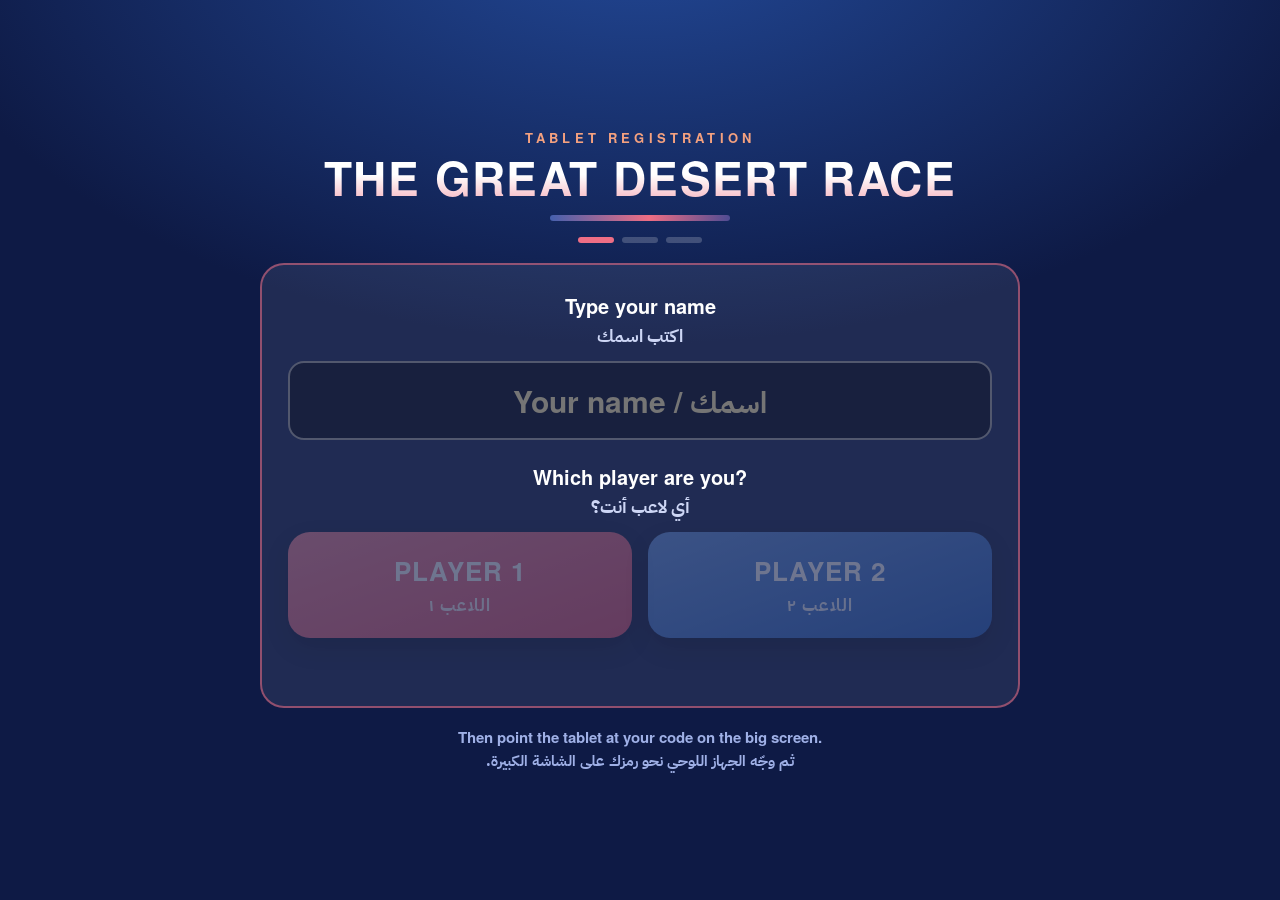
==== tablet/index.html @ 7caa1c1a "Tablet kiosk registration page (/tablet/): name + player, camera scan of the LED QR, thank-you, auto" ====
<!DOCTYPE html>
<html lang="en">
<head>
<meta charset="utf-8">
<meta name="viewport" content="width=device-width, initial-scale=1, maximum-scale=1, user-scalable=no, viewport-fit=cover">
<title>The Great Desert Race - Registration</title>
<meta name="robots" content="noindex">
<meta name="theme-color" content="#0E1A45">
<meta name="mobile-web-app-capable" content="yes">
<meta name="apple-mobile-web-app-capable" content="yes">
<meta name="apple-mobile-web-app-status-bar-style" content="black-translucent">
<link rel="manifest" href="manifest.webmanifest">
<link rel="icon" href="icon-192.png">
<link rel="apple-touch-icon" href="icon-192.png">
<link rel="stylesheet" href="../assets/style.css">
<style>
  /* kiosk: no zoom, no pull-to-refresh, no text selection, no long-press menus */
  html, body { height: 100%; overflow: hidden; overscroll-behavior: none; }
  body { touch-action: manipulation; -webkit-user-select: none; user-select: none; -webkit-tap-highlight-color: transparent;
         -webkit-touch-callout: none; }
  input { -webkit-user-select: text; user-select: text; }

  .screen { position: fixed; inset: 0; display: none; flex-direction: column; align-items: center; justify-content: center;
            padding: max(18px, env(safe-area-inset-top)) 24px max(18px, env(safe-area-inset-bottom)); opacity: 0; transition: opacity .25s; }
  .screen.on { display: flex; }
  .screen.show { opacity: 1; }
  .wrap { width: 100%; max-width: 760px; }

  .brand { font-size: 13px; letter-spacing: .32em; color: var(--peach); margin: 0 0 6px; }
  .title { font-size: clamp(28px, 4.6vw, 46px); margin: 0; letter-spacing: .03em; line-height: 1.05;
           background: linear-gradient(180deg, #fff 45%, #f7b9c4); -webkit-background-clip: text; background-clip: text; color: transparent; }
  .band { height: 6px; border-radius: 3px; margin: 14px auto 0; width: 180px; background: linear-gradient(90deg, #4560AD, #EE6D83 55%, #4F4C93); }

  .steps { display: flex; gap: 8px; justify-content: center; margin: 16px 0 0; }
  .steps i { width: 36px; height: 6px; border-radius: 3px; background: rgba(255,255,255,.2); }
  .steps i.on { background: var(--coral); }

  .card { padding: 26px 26px 28px; }
  .q { font-size: 20px; margin: 0 0 12px; }
  .q .ar { display: block; font-size: 18px; color: #cdd6f5; margin-top: 2px; }
  input[type=text] { font-size: 30px; padding: 16px 18px; }
  .players { display: grid; grid-template-columns: 1fr 1fr; gap: 16px; margin-top: 10px; }
  .pbtn { display: flex; flex-direction: column; align-items: center; gap: 4px; padding: 20px 10px; border-radius: 22px;
          font-size: 26px; letter-spacing: .04em; box-shadow: 0 10px 26px rgba(0,0,0,.3); transition: transform .12s, opacity .2s; }
  .pbtn small { font-size: 17px; font-weight: 700; opacity: .9; }
  .pbtn:active { transform: scale(.97); }
  .pbtn.p1 { background: linear-gradient(160deg, #F28B9C, #E35A75); }
  .pbtn.p2 { background: linear-gradient(160deg, #6E9CE3, #2F67C0); }
  .pbtn:disabled { opacity: .35; }
  .hint { color: #9fb0e6; font-size: 15px; font-weight: 400; margin: 18px 0 0; line-height: 1.5; }
  .msg { min-height: 1.4em; }

  /* scan screen */
  #scan .wrap { max-width: 980px; display: flex; flex-direction: column; align-items: center; height: 100%; }
  .scanhead { font-size: clamp(20px, 3vw, 28px); margin: 0; line-height: 1.25; }
  .scanhead b { color: var(--peach); }
  .scanhead .ar { display: block; font-size: .78em; color: #cdd6f5; margin-top: 4px; }
  .viewer { position: relative; flex: 1 1 auto; width: 100%; min-height: 200px; margin: 16px 0; border-radius: 26px; overflow: hidden;
            background: #000; border: 2px solid rgba(238,110,133,.55); box-shadow: 0 14px 40px rgba(0,0,0,.45); }
  .viewer video { position: absolute; inset: 0; width: 100%; height: 100%; object-fit: cover; }
  .frame { position: absolute; left: 50%; top: 50%; width: min(62%, 62vh); aspect-ratio: 1; transform: translate(-50%, -50%);
           box-shadow: 0 0 0 9999px rgba(14,26,69,.45); border-radius: 18px; }
  .frame span { position: absolute; width: 46px; height: 46px; border: 6px solid #fff; }
  .frame span:nth-child(1) { left: -3px; top: -3px; border-right: 0; border-bottom: 0; border-top-left-radius: 18px; }
  .frame span:nth-child(2) { right: -3px; top: -3px; border-left: 0; border-bottom: 0; border-top-right-radius: 18px; }
  .frame span:nth-child(3) { left: -3px; bottom: -3px; border-right: 0; border-top: 0; border-bottom-left-radius: 18px; }
  .frame span:nth-child(4) { right: -3px; bottom: -3px; border-left: 0; border-top: 0; border-bottom-right-radius: 18px; }
  .p1 .frame span { border-color: #F28B9C; } .p2 .frame span { border-color: #6E9CE3; }
  .laser { position: absolute; left: 6%; right: 6%; height: 3px; top: 10%; border-radius: 2px;
           background: linear-gradient(90deg, transparent, #fff, transparent); box-shadow: 0 0 12px #fff; animation: laser 2.2s ease-in-out infinite; }
  @keyframes laser { 0%, 100% { top: 8%; } 50% { top: 90%; } }
  .viewer.hit .frame { animation: hit .5s; }
  @keyframes hit { 0% { transform: translate(-50%,-50%) scale(1); } 40% { transform: translate(-50%,-50%) scale(1.06); } 100% { transform: translate(-50%,-50%) scale(1); } }
  .vstatus { position: absolute; left: 50%; bottom: 18px; transform: translateX(-50%); max-width: 90%; padding: 10px 20px; border-radius: 999px;
             background: rgba(14,26,69,.82); font-size: 17px; line-height: 1.35; opacity: 0; transition: opacity .2s; }
  .vstatus.on { opacity: 1; }
  .vstatus.err { color: #ffc2b8; }
  .vtag { position: absolute; left: 16px; top: 14px; padding: 6px 14px; border-radius: 999px; font-size: 15px; background: rgba(14,26,69,.75); }
  .vtime { position: absolute; right: 16px; top: 14px; padding: 6px 14px; border-radius: 999px; font-size: 15px; background: rgba(14,26,69,.75); min-width: 64px; }
  .vblock { position: absolute; inset: 0; display: none; flex-direction: column; align-items: center; justify-content: center; gap: 10px;
            background: rgba(14,26,69,.92); padding: 24px; font-size: 19px; line-height: 1.4; }
  .vblock.on { display: flex; }
  .spin { width: 54px; height: 54px; border-radius: 50%; border: 6px solid rgba(255,255,255,.2); border-top-color: var(--coral); animation: spin .8s linear infinite; }
  @keyframes spin { to { transform: rotate(360deg); } }
  .bar { display: flex; gap: 12px; justify-content: center; flex-wrap: wrap; }
  .ghost { background: rgba(255,255,255,.12); border: 2px solid rgba(255,255,255,.25); }

  /* thank-you / notice */
  .tick { width: 132px; height: 132px; margin: 0 auto 18px; }
  .tick circle { fill: none; stroke: var(--coral); stroke-width: 8; stroke-dasharray: 390; stroke-dashoffset: 390; animation: draw .7s ease-out forwards; }
  .tick path { fill: none; stroke: #fff; stroke-width: 10; stroke-linecap: round; stroke-linejoin: round; stroke-dasharray: 120; stroke-dashoffset: 120;
               animation: draw .45s .55s ease-out forwards; }
  @keyframes draw { to { stroke-dashoffset: 0; } }
  .big { font-size: clamp(30px, 5vw, 48px); margin: 0; }
  .big b { color: var(--peach); display: block; margin-top: 6px; word-break: break-word; }
  .big .ar { display: block; font-size: .62em; color: #cdd6f5; margin-top: 10px; }
  .sub2 { font-size: 20px; color: #cdd6f5; margin: 16px 0 0; line-height: 1.45; }
  .drain { width: 260px; height: 8px; border-radius: 4px; margin: 28px auto 0; background: rgba(255,255,255,.15); overflow: hidden; }
  .drain i { display: block; height: 100%; width: 100%; background: linear-gradient(90deg, #4560AD, #EE6D83 55%, #4F4C93); }
  .noticon { font-size: 76px; line-height: 1; margin-bottom: 14px; }

  #home, #notice, #thanks { overflow-y: auto; justify-content: safe center; }
  /* short screen = the on-screen keyboard is open: keep the name box and the player buttons in view */
  @media (max-height: 600px) {
    .brand, .band, .steps, #home .hint { display: none; }
    .title { font-size: 24px; }
    .card { padding: 14px 18px 16px; margin-top: 8px; }
    .q { font-size: 17px; margin-bottom: 8px; } .q .ar { display: inline; margin-left: 8px; font-size: 15px; }
    p.q { margin-top: 12px !important; }
    input[type=text] { font-size: 24px; padding: 10px 14px; }
    .pbtn { padding: 10px 8px; font-size: 22px; flex-direction: row; justify-content: center; gap: 10px; }
  }
</style>
</head>
<body>

<!-- 1. name + player -->
<section id="home" class="screen">
  <div class="wrap">
    <p class="brand">TABLET REGISTRATION</p>
    <h1 class="title">THE GREAT DESERT RACE</h1>
    <div class="band"></div>
    <div class="steps"><i class="on"></i><i></i><i></i></div>
    <form id="f" class="card" autocomplete="off" onsubmit="return false">
      <label class="q" for="name">Type your name<span class="ar" dir="rtl" lang="ar">اكتب اسمك</span></label>
      <input id="name" type="text" maxlength="20" placeholder="Your name / اسمك" autocapitalize="words" autocomplete="off"
             autocorrect="off" spellcheck="false" enterkeyhint="done">
      <p class="q" style="margin-top:22px">Which player are you?<span class="ar" dir="rtl" lang="ar">أي لاعب أنت؟</span></p>
      <div class="players">
        <button type="button" class="pbtn p1" data-p="1" disabled>PLAYER 1<small dir="rtl" lang="ar" class="ar">اللاعب ١</small></button>
        <button type="button" class="pbtn p2" data-p="2" disabled>PLAYER 2<small dir="rtl" lang="ar" class="ar">اللاعب ٢</small></button>
      </div>
      <div id="homeMsg" class="msg"></div>
    </form>
    <p class="hint">Then point the tablet at your code on the big screen.<br>
      <span class="ar" dir="rtl" lang="ar">ثم وجّه الجهاز اللوحي نحو رمزك على الشاشة الكبيرة.</span></p>
  </div>
</section>

<!-- 2. scan -->
<section id="scan" class="screen">
  <div class="wrap">
    <div class="steps" style="margin:0 0 12px"><i class="on"></i><i class="on"></i><i></i></div>
    <h2 class="scanhead">Point the tablet at the <b id="scanWho">PLAYER 1</b> code on the big screen
      <span class="ar" dir="rtl" lang="ar">وجّه الجهاز اللوحي نحو رمز <b id="scanWhoAr">اللاعب ١</b> على الشاشة الكبيرة</span></h2>
    <div id="viewer" class="viewer p1">
      <video id="video" playsinline muted autoplay></video>
      <div class="frame"><span></span><span></span><span></span><span></span><div class="laser"></div></div>
      <div class="vtag" id="vtag"></div>
      <div class="vtime" id="vtime"></div>
      <div class="vstatus" id="vstatus"></div>
      <div class="vblock" id="vblock"></div>
    </div>
    <div class="bar">
      <button type="button" class="ghost" id="cancel">✕ Back · رجوع</button>
      <button type="button" class="ghost" id="zoom" hidden>Zoom 1×</button>
      <button type="button" class="ghost" id="flip">⟲ Camera · الكاميرا</button>
    </div>
  </div>
</section>

<!-- 3. thank you -->
<section id="thanks" class="screen">
  <div class="wrap">
    <svg class="tick" viewBox="0 0 132 132" aria-hidden="true"><circle cx="66" cy="66" r="60"/><path d="M38 68 l19 19 l38 -40"/></svg>
    <h2 class="big">Thank you for registering!<b id="thanksName"></b>
      <span class="ar" dir="rtl" lang="ar">شكراً لتسجيلك!</span></h2>
    <p class="sub2" id="thanksWho"></p>
    <div class="drain"><i id="drain1"></i></div>
  </div>
</section>

<!-- 2.5 notice (already registered, offline, no camera ...) -->
<section id="notice" class="screen">
  <div class="wrap">
    <div class="noticon" id="noticeIcon">!</div>
    <h2 class="big" id="noticeText" style="font-size:clamp(26px,4vw,38px)"></h2>
    <p class="sub2" id="noticeSub"></p>
    <div class="bar" style="margin-top:24px" id="noticeBtns"></div>
    <div class="drain" id="noticeDrain"><i id="drain2"></i></div>
  </div>
</section>

<canvas id="cv" hidden></canvas>
<script src="../assets/jsQR.min.js"></script>
<script>
(function () {
  'use strict';

  // ---------------------------------------------------------------- settings
  var RELAY = 'https://ntfy.sh/desert-reg-';   // same relay + topic prefix as the game (PlayerRegistration.cs)
  var KEY_RE = /^[A-Za-z0-9]{8,40}$/;          // the game makes 16 letters / digits
  var SCAN_SECONDS = 45;                        // the game's registration screen gives up after 60 s of nobody registering
  var THANKS_SECONDS = 6;
  var NOTICE_SECONDS = 8;
  var HOME_IDLE_SECONDS = 90;                   // a half-typed name is cleared if the next guest walks up
  var AR_DIGIT = { 1: '١', 2: '٢' };

  // ---------------------------------------------------------------- state
  var name = '', player = 1, facing = 'environment', stream = null, track = null, detector = null;
  var scanTimer = null, scanTick = null, scanDeadline = 0, busy = false, statusTimer = null, screenTimer = null, homeIdle = null;
  var zoomSteps = null, zoomIdx = 0;
  try { facing = localStorage.getItem('dr_facing') || facing; } catch (e) {}

  var $ = function (id) { return document.getElementById(id); };
  var input = $('name'), pbtns = document.querySelectorAll('.pbtn'), video = $('video'), cv = $('cv');
  var ctx = cv.getContext('2d', { willReadFrequently: true });

  // ---------------------------------------------------------------- screens
  function show(id) {
    clearTimeout(screenTimer);
    document.querySelectorAll('.screen').forEach(function (s) {
      if (s.id === id) { s.classList.add('on'); requestAnimationFrame(function () { s.classList.add('show'); }); }
      else s.classList.remove('on', 'show');
    });
  }

  function goHome(keepName) {
    stopCamera();
    busy = false;
    if (!keepName) { input.value = ''; name = ''; }
    setMsg($('homeMsg'), '', '');
    refreshButtons();
    show('home');
    armHomeIdle();
  }

  function drain(el, seconds, then) {
    el.style.transition = 'none'; el.style.width = '100%';
    void el.offsetWidth;
    el.style.transition = 'width ' + seconds + 's linear'; el.style.width = '0%';
    screenTimer = setTimeout(then, seconds * 1000);
  }

  function setMsg(el, en, ar, err) {
    el.className = el.className.replace(/\s*err/g, '') + (err ? ' err' : '');
    el.innerHTML = '';
    if (!en) return;
    var a = document.createElement('div'); a.textContent = en;
    var b = document.createElement('div'); b.textContent = ar; b.dir = 'rtl'; b.className = 'ar';
    el.appendChild(a); el.appendChild(b);
  }

  // en, ar: text; sub: [en, ar]; retry: show a "Try again" button that goes back to scanning
  function notice(icon, en, ar, sub, retry) {
    stopCamera();
    $('noticeIcon').textContent = icon;
    setMsg($('noticeText'), en, ar);
    setMsg($('noticeSub'), sub ? sub[0] : '', sub ? sub[1] : '');
    var btns = $('noticeBtns'); btns.innerHTML = '';
    if (retry) {
      var t = document.createElement('button'); t.type = 'button'; t.textContent = 'Try again · حاول مرة أخرى';
      t.onclick = function () { startScan(); }; btns.appendChild(t);
    }
    var h = document.createElement('button'); h.type = 'button'; h.className = 'ghost'; h.textContent = 'Start over · البداية';
    h.onclick = function () { goHome(); }; btns.appendChild(h);
    show('notice');
    drain($('drain2'), NOTICE_SECONDS * (retry ? 2 : 1), function () { goHome(); });
  }

  // ---------------------------------------------------------------- 1. name + player
  // same rules as the game (PlayerRegistration.CleanName): letters of any script, single spaces, ' . - between them, 20 max
  function clean(s) {
    return (s || '').replace(/[^\p{L}\p{M} .'’-]/gu, '').replace(/’/g, "'").replace(/\s+/g, ' ')
      .replace(/^[ '.-]+|[ '.-]+$/g, '').slice(0, 20).trim();
  }
  function refreshButtons() {
    var ok = clean(input.value).length > 0;
    pbtns.forEach(function (b) { b.disabled = !ok; });
  }
  function armHomeIdle() {
    clearTimeout(homeIdle);
    homeIdle = setTimeout(function () { if ($('home').classList.contains('on') && input.value) goHome(); }, HOME_IDLE_SECONDS * 1000);
  }
  input.addEventListener('input', function () { refreshButtons(); armHomeIdle(); setMsg($('homeMsg'), '', ''); });
  input.addEventListener('keydown', function (e) { if (e.key === 'Enter') { e.preventDefault(); input.blur(); } });
  pbtns.forEach(function (b) {
    b.addEventListener('click', function () {
      name = clean(input.value);
      if (!name) { setMsg($('homeMsg'), 'Please type a name (letters only).', 'يرجى كتابة اسم (أحرف فقط).', true); return; }
      input.value = name;
      player = b.getAttribute('data-p') === '2' ? 2 : 1;
      input.blur();
      goFullscreen();
      startScan();
    });
  });

  // ---------------------------------------------------------------- 2. scan
  function startScan() {
    busy = false;
    clearTimeout(homeIdle);
    $('scanWho').textContent = 'PLAYER ' + player;
    $('scanWhoAr').textContent = 'اللاعب ' + AR_DIGIT[player];
    $('viewer').className = 'viewer p' + player;
    $('vtag').textContent = name;
    block('');
    status('');
    show('scan');
    scanDeadline = Date.now() + SCAN_SECONDS * 1000;
    clearInterval(scanTick);
    scanTick = setInterval(function () {
      var left = Math.ceil((scanDeadline - Date.now()) / 1000);
      $('vtime').textContent = '0:' + ('0' + Math.max(0, left)).slice(-2);
      if (left <= 0 && !busy) {
        notice('⏱', 'No code found', 'لم يتم العثور على رمز',
          ['Press any button on the game to show the codes, then try again.', 'اضغط أي زر في اللعبة لإظهار الرموز، ثم حاول مرة أخرى.'], true);
      }
    }, 250);
    openCamera();
  }

  function block(html) { var b = $('vblock'); b.innerHTML = html; b.classList.toggle('on', !!html); }
  function status(en, ar, err, ms) {
    var s = $('vstatus');
    clearTimeout(statusTimer);
    if (!en) { s.classList.remove('on'); return; }
    s.innerHTML = ''; setMsg(s, en, ar, err); s.className = 'vstatus on' + (err ? ' err' : '');
    if (ms) statusTimer = setTimeout(function () { s.classList.remove('on'); }, ms);
  }

  function openCamera() {
    stopCamera(true);
    if (!navigator.mediaDevices || !navigator.mediaDevices.getUserMedia || !window.isSecureContext) {
      notice('📷', 'This browser cannot use the camera', 'لا يمكن لهذا المتصفح استخدام الكاميرا',
        ['Open this page in Chrome (or Safari on iPad) over https.', 'افتح هذه الصفحة في كروم (أو سفاري على آيباد).']);
      return;
    }
    block('<div class="spin"></div><div>Starting the camera…</div><div class="ar" dir="rtl">جارٍ تشغيل الكاميرا…</div>');
    navigator.mediaDevices.getUserMedia({
      audio: false,
      video: { facingMode: { ideal: facing }, width: { ideal: 1920 }, height: { ideal: 1080 } }
    }).then(function (s) {
      if (!$('scan').classList.contains('on')) { s.getTracks().forEach(function (t) { t.stop(); }); return; }
      stream = s; track = s.getVideoTracks()[0];
      video.srcObject = s;
      setupTrack();
      return video.play();
    }).then(function () {
      if (!stream) return;
      block('');
      return makeDetector();
    }).then(function () {
      if (stream) loop();
    }).catch(function (err) {
      if (!$('scan').classList.contains('on')) return;
      var denied = err && (err.name === 'NotAllowedError' || err.name === 'SecurityError');
      notice('📷', denied ? 'Camera access is blocked' : 'The camera could not start', denied ? 'تم حظر الوصول إلى الكاميرا' : 'تعذر تشغيل الكاميرا',
        denied ? ['Staff: allow the camera for this site in the browser settings, then reload.', 'للموظفين: اسمح بالكاميرا لهذا الموقع ثم أعد التحميل.']
               : ['Close other apps that use the camera and try again.', 'أغلق التطبيقات الأخرى التي تستخدم الكاميرا وحاول مرة أخرى.'], !denied);
    });
  }

  function setupTrack() {
    zoomSteps = null; zoomIdx = 0; $('zoom').hidden = true;
    if (!track || !track.getCapabilities) return;
    var c = {}; try { c = track.getCapabilities(); } catch (e) {}
    try { if (c.focusMode && c.focusMode.indexOf('continuous') >= 0) track.applyConstraints({ advanced: [{ focusMode: 'continuous' }] }); } catch (e) {}
    if (c.zoom && c.zoom.max > c.zoom.min) {   // an LED screen far away: offer 1x / 2x / 3x where the camera can zoom
      zoomSteps = [c.zoom.min];
      [2, 3].forEach(function (z) { if (z <= c.zoom.max) zoomSteps.push(z); });
      if (zoomSteps.length > 1) { $('zoom').hidden = false; $('zoom').textContent = 'Zoom 1×'; }
    }
  }
  $('zoom').addEventListener('click', function () {
    if (!zoomSteps || !track) return;
    zoomIdx = (zoomIdx + 1) % zoomSteps.length;
    try { track.applyConstraints({ advanced: [{ zoom: zoomSteps[zoomIdx] }] }); } catch (e) {}
    $('zoom').textContent = 'Zoom ' + (zoomIdx === 0 ? 1 : zoomSteps[zoomIdx]) + '×';
  });
  $('flip').addEventListener('click', function () {
    facing = facing === 'environment' ? 'user' : 'environment';
    try { localStorage.setItem('dr_facing', facing); } catch (e) {}
    scanDeadline = Date.now() + SCAN_SECONDS * 1000;
    openCamera();
  });
  $('cancel').addEventListener('click', function () { goHome(true); });

  function makeDetector() {
    if (detector !== null) return Promise.resolve();
    if (!('BarcodeDetector' in window)) { detector = false; return Promise.resolve(); }
    return BarcodeDetector.getSupportedFormats().then(function (f) {
      detector = f.indexOf('qr_code') >= 0 ? new BarcodeDetector({ formats: ['qr_code'] }) : false;
    }).catch(function () { detector = false; });
  }

  function stopCamera(keepScreen) {
    clearTimeout(scanTimer); scanTimer = null;
    if (!keepScreen) { clearInterval(scanTick); scanTick = null; }
    if (stream) stream.getTracks().forEach(function (t) { t.stop(); });
    stream = null; track = null;
    video.srcObject = null;
  }

  function loop() {
    if (!stream || busy) return;
    var next = function () { if (stream && !busy) scanTimer = setTimeout(loop, 110); };
    if (video.readyState < 2) { next(); return; }
    if (detector) {
      detector.detect(video).then(function (codes) {
        handle(codes.map(function (c) { return c.rawValue; }));
        next();
      }).catch(function () { detector = false; next(); });
    } else {
      handle(jsqrAll());
      next();
    }
  }

  // jsQR (iPad / browsers without BarcodeDetector) reads nothing at all when both players' codes are in the picture,
  // so each pass looks at one part of the camera image in turn: whole, left, right, centre, top, bottom
  var REGIONS = [[0, 0, 1, 1], [0, 0, .55, 1], [.45, 0, .55, 1], [.2, .15, .6, .7], [0, 0, 1, .55], [0, .45, 1, .55]], region = 0;
  function jsqrAll() {
    if (typeof jsQR !== 'function') return [];
    var w = video.videoWidth, h = video.videoHeight;
    if (!w || !h) return [];
    var R = REGIONS[region]; region = (region + 1) % REGIONS.length;
    var sx = R[0] * w, sy = R[1] * h, sw = R[2] * w, sh = R[3] * h;
    var s = Math.min(1, 1000 / Math.max(sw, sh));
    cv.width = Math.round(sw * s); cv.height = Math.round(sh * s);
    ctx.drawImage(video, sx, sy, sw, sh, 0, 0, cv.width, cv.height);
    var found = [];
    for (var i = 0; i < 2; i++) {
      var img = ctx.getImageData(0, 0, cv.width, cv.height);
      var r = jsQR(img.data, img.width, img.height, { inversionAttempts: 'attemptBoth' });
      if (!r) break;
      found.push(r.data);
      var L = r.location, xs = [L.topLeftCorner.x, L.topRightCorner.x, L.bottomLeftCorner.x, L.bottomRightCorner.x],
          ys = [L.topLeftCorner.y, L.topRightCorner.y, L.bottomLeftCorner.y, L.bottomRightCorner.y];
      var x0 = Math.min.apply(0, xs), x1 = Math.max.apply(0, xs), y0 = Math.min.apply(0, ys), y1 = Math.max.apply(0, ys), pad = (x1 - x0) * 0.15;
      ctx.fillStyle = '#fff'; ctx.fillRect(x0 - pad, y0 - pad, x1 - x0 + 2 * pad, y1 - y0 + 2 * pad);
    }
    return found;
  }

  // decide what a scanned code is: ours (right player), the other player's, a badge code, or something else
  function classify(text) {
    var u; try { u = new URL(text); } catch (e) { return { kind: 'other' }; }
    var path = u.pathname.replace(/index\.html$/, '');
    var ourSite = u.host === location.host || u.host === 'thelostsun.github.io';
    if (!ourSite || u.protocol !== 'https:' && u.protocol !== location.protocol) return { kind: 'other' };
    if (/\/(badge1|badge2|rank)\/$/.test(path)) return { kind: 'badge' };
    if (!/\/register\/$/.test(path)) return { kind: 'other' };
    var q = {};
    u.hash.replace(/^#/, '').split('&').forEach(function (kv) { var i = kv.indexOf('='); if (i > 0) q[kv.slice(0, i)] = decodeURIComponent(kv.slice(i + 1)); });
    if (!KEY_RE.test(q.k || '')) return { kind: 'other' };
    var p = q.p === '2' ? 2 : q.p === '1' ? 1 : 0;
    if (!p) return { kind: 'other' };
    return { kind: p === player ? 'ours' : 'wrong', key: q.k, p: p };
  }

  var lastHint = '';
  function handle(texts) {
    if (busy || !texts.length) return;
    var best = null, hint = null;
    texts.forEach(function (t) {
      var c = classify(t);
      if (c.kind === 'ours') best = best || c;
      else if (!hint || c.kind === 'wrong') hint = c;
    });
    if (best) { submit(best.key); return; }
    if (!hint) return;
    var key = hint.kind + (hint.p || '');
    if (key === lastHint && $('vstatus').classList.contains('on')) return;
    lastHint = key;
    if (hint.kind === 'wrong')
      status("That's the PLAYER " + hint.p + ' code. Find the PLAYER ' + player + ' code.', 'هذا رمز اللاعب ' + AR_DIGIT[hint.p] + '. ابحث عن رمز اللاعب ' + AR_DIGIT[player] + '.', true, 2500);
    else if (hint.kind === 'badge')
      status("That's a badge code. Scan the registration code.", 'هذا رمز الشارة. امسح رمز التسجيل.', true, 2500);
    else
      status("That's not a Desert Race code.", 'هذا ليس رمز سباق الصحراء.', true, 2500);
  }

  // ---------------------------------------------------------------- send
  function usedKeys() { try { return JSON.parse(sessionStorage.getItem('dr_used') || '[]'); } catch (e) { return []; } }
  function markUsed(k) { try { var a = usedKeys(); a.push(k); sessionStorage.setItem('dr_used', JSON.stringify(a.slice(-50))); } catch (e) {} }

  function withTimeout(ms) {
    if (!window.AbortController) return {};
    var c = new AbortController(); setTimeout(function () { c.abort(); }, ms); return { signal: c.signal };
  }

  // a name already on this round's topic means this player is registered (the game keeps the first name only)
  function alreadyRegistered(key) {
    var o = withTimeout(5000);
    return fetch(RELAY + key + '/json?poll=1&since=all', { cache: 'no-store', signal: o.signal })
      .then(function (r) { return r.ok ? r.text() : ''; })
      .then(function (t) {
        return t.split('\n').some(function (l) { try { return JSON.parse(l).event === 'message'; } catch (e) { return false; } });
      })
      .catch(function () { return false; });   // can't tell: send anyway, the game ignores a second name
  }

  function submit(key) {
    busy = true;
    clearTimeout(scanTimer);
    $('viewer').classList.add('hit');
    if (navigator.vibrate) try { navigator.vibrate(60); } catch (e) {}
    status('');
    block('<div class="spin"></div><div>Registering ' + esc(name) + '…</div><div class="ar" dir="rtl">جارٍ التسجيل…</div>');

    if (usedKeys().indexOf(key) >= 0) { taken(); return; }
    if (!navigator.onLine) { offline(); return; }

    alreadyRegistered(key).then(function (taken_) {
      if (taken_) { markUsed(key); taken(); return; }
      var o = withTimeout(10000);
      return fetch(RELAY + key, { method: 'POST', body: name, cache: 'no-store', signal: o.signal })
        .then(function (r) {
          if (!r.ok) throw new Error(r.status);
          markUsed(key);
          thanks();
        });
    }).catch(function () { offline(); });
  }

  function taken() {
    notice('✋', 'PLAYER ' + player + ' is already registered', 'اللاعب ' + AR_DIGIT[player] + ' مسجّل بالفعل',
      ['Choose the other player, or wait for the next round.', 'اختر اللاعب الآخر أو انتظر الجولة التالية.']);
  }
  function offline() {
    notice('📶', "Couldn't register", 'تعذر التسجيل',
      ['Check the tablet\'s internet connection and try again.', 'تحقق من اتصال الجهاز اللوحي بالإنترنت وحاول مرة أخرى.'], true);
  }
  function esc(s) { var d = document.createElement('div'); d.textContent = s; return d.innerHTML; }

  // ---------------------------------------------------------------- 3. thank you
  function thanks() {
    stopCamera();
    $('thanksName').textContent = name;
    setMsg($('thanksWho'), "You're PLAYER " + player + '. Look at the big screen!', 'أنت اللاعب ' + AR_DIGIT[player] + '. انظر إلى الشاشة الكبيرة!');
    // restart the tick animation
    var svg = document.querySelector('.tick'); var clone = svg.cloneNode(true); svg.parentNode.replaceChild(clone, svg);
    show('thanks');
    drain($('drain1'), THANKS_SECONDS, function () { goHome(); });
  }

  // ---------------------------------------------------------------- kiosk helpers
  function goFullscreen() {
    var d = document.documentElement;
    if (document.fullscreenElement || !d.requestFullscreen) return;
    d.requestFullscreen({ navigationUI: 'hide' }).catch(function () {});
  }
  var wake = null;
  function keepAwake() {
    if (!('wakeLock' in navigator) || document.visibilityState !== 'visible') return;
    navigator.wakeLock.request('screen').then(function (l) { wake = l; }).catch(function () {});
  }
  document.addEventListener('visibilitychange', function () {
    if (document.visibilityState === 'visible') keepAwake();
    else if ($('scan').classList.contains('on')) goHome(true);   // never leave the camera running in the background
  });
  document.addEventListener('contextmenu', function (e) { e.preventDefault(); });
  document.addEventListener('gesturestart', function (e) { e.preventDefault(); });
  document.addEventListener('pointerdown', function () { keepAwake(); }, { once: true });
  // the browser / tablet Back button returns to the first screen instead of leaving the page
  history.pushState({ k: 1 }, '');
  window.addEventListener('popstate', function () { history.pushState({ k: 1 }, ''); goHome(true); });
  // nothing typed survives a reload; a page left open for days reloads itself at a quiet moment to pick up site updates
  var loadedAt = Date.now();
  setInterval(function () {
    if (Date.now() - loadedAt > 6 * 3600 * 1000 && $('home').classList.contains('on') && !input.value && navigator.onLine) location.reload();
  }, 60000);

  goHome();
  keepAwake();
})();
</script>
</body>
</html>
---- assets/style.css ----
@font-face { font-family: "TeX Gyre Heros"; src: url("TeXGyreHeros-Bold.otf"); font-weight: 700; font-display: swap; }
@font-face { font-family: "IBM Plex Sans Arabic"; src: url("IBMPlexSansArabic-Bold.ttf"); font-weight: 700; font-display: swap; }

:root { --navy:#0E1A45; --deep:#13306B; --royal:#1957A2; --light:#4F86D9; --coral:#EE6E85; --peach:#F4A17F; --purple:#7E63AA; }
* { box-sizing: border-box; }
html, body { margin: 0; }
body {
  min-height: 100vh; color: #fff; text-align: center;
  font-family: "TeX Gyre Heros", "Helvetica Neue", Helvetica, Arial, "IBM Plex Sans Arabic", sans-serif; font-weight: 700;
  background: radial-gradient(1200px 700px at 50% -10%, #234a9a 0%, var(--navy) 62%) fixed;
}
main { max-width: 560px; margin: 0 auto; padding: 22px 16px 48px; }
h1 { font-size: clamp(22px, 6vw, 30px); margin: 4px 0 2px; letter-spacing: .04em; }
p.sub { margin: 0 0 18px; color: #cdd6f5; font-size: 15px; font-weight: 400; }
[dir=rtl], .ar { font-family: "IBM Plex Sans Arabic", "TeX Gyre Heros", Arial, sans-serif; }
canvas#badge { width: 100%; height: auto; border-radius: 22px; box-shadow: 0 14px 40px rgba(0,0,0,.45); background: var(--navy); display: block; }
.btns { display: flex; gap: 10px; justify-content: center; flex-wrap: wrap; margin-top: 18px; }
button, a.btn {
  font: inherit; font-size: 17px; color: #fff; border: 0; cursor: pointer; text-decoration: none; padding: 14px 26px; border-radius: 999px;
  background: linear-gradient(90deg, #4560AD, #EE6D83 55%, #4F4C93);
}
button:disabled { opacity: .5; }
.note { margin-top: 18px; color: #9fb0e6; font-size: 13px; font-weight: 400; }
.card { margin-top: 20px; background: rgba(255,255,255,.08); border: 2px solid rgba(238,110,133,.55); border-radius: 24px; padding: 22px 18px; }
label { display: block; margin-bottom: 10px; font-size: 18px; }
input[type=text] {
  width: 100%; font: inherit; font-size: 24px; padding: 14px 16px; border: 2px solid rgba(255,255,255,.25); border-radius: 16px;
  color: #fff; background: rgba(0,0,0,.25); text-align: center;
}
input[type=text]:focus { outline: none; border-color: var(--coral); }
.msg { margin-top: 16px; min-height: 1.4em; font-size: 17px; }
.msg.err { color: #ffb4a8; }
.done { display: none; }
.done b { display: block; font-size: 30px; margin: 8px 0; color: var(--peach); }
.logo { font-size: 14px; letter-spacing: .3em; color: var(--peach); margin: 10px 0 0; }
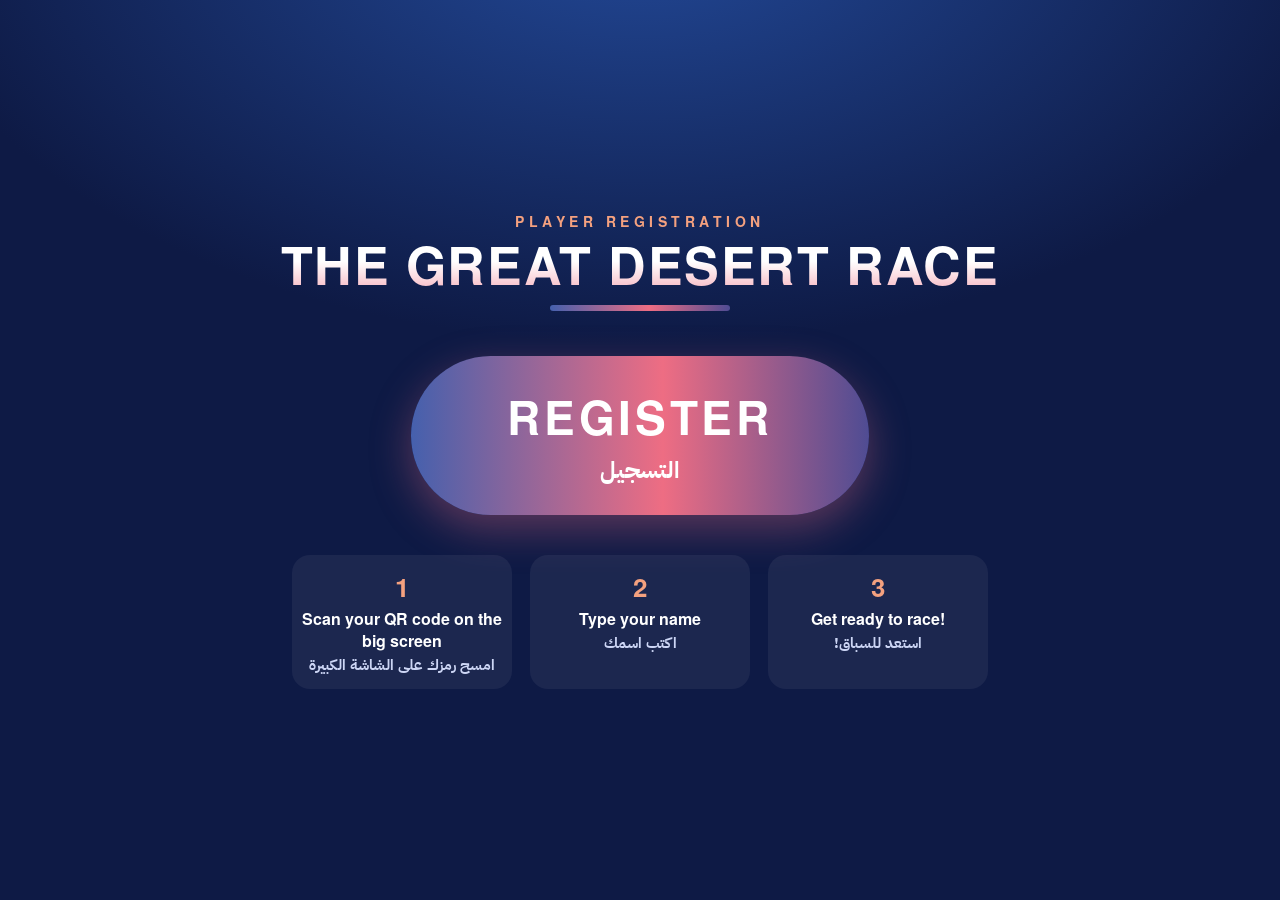
==== commit e6351a3d: "Tablet kiosk: REGISTER -> scan (QR picks the player) -> name -> thank you; aim-at-centre rule, alrea" ====
--- a/tablet/index.html
+++ b/tablet/index.html
@@ -2,7 +2,7 @@
 <html lang="en">
 <head>
 <meta charset="utf-8">
-<meta name="viewport" content="width=device-width, initial-scale=1, maximum-scale=1, user-scalable=no, viewport-fit=cover">
+<meta name="viewport" content="width=device-width, initial-scale=1, maximum-scale=1, user-scalable=no, viewport-fit=cover, interactive-widget=resizes-content">
 <title>The Great Desert Race - Registration</title>
 <meta name="robots" content="noindex">
 <meta name="theme-color" content="#0E1A45">
@@ -20,133 +20,144 @@
          -webkit-touch-callout: none; }
   input { -webkit-user-select: text; user-select: text; }
 
-  .screen { position: fixed; inset: 0; display: none; flex-direction: column; align-items: center; justify-content: center;
-            padding: max(18px, env(safe-area-inset-top)) 24px max(18px, env(safe-area-inset-bottom)); opacity: 0; transition: opacity .25s; }
+  .screen { position: fixed; inset: 0; display: none; flex-direction: column; align-items: center; justify-content: safe center;
+            overflow-y: auto; opacity: 0; transition: opacity .25s;
+            padding: max(16px, env(safe-area-inset-top)) max(16px, env(safe-area-inset-right)) max(16px, env(safe-area-inset-bottom)) max(16px, env(safe-area-inset-left)); }
   .screen.on { display: flex; }
   .screen.show { opacity: 1; }
   .wrap { width: 100%; max-width: 760px; }
 
-  .brand { font-size: 13px; letter-spacing: .32em; color: var(--peach); margin: 0 0 6px; }
-  .title { font-size: clamp(28px, 4.6vw, 46px); margin: 0; letter-spacing: .03em; line-height: 1.05;
+  .brand { font-size: clamp(11px, 1.6vw, 14px); letter-spacing: .32em; color: var(--peach); margin: 0 0 6px; }
+  .title { font-size: clamp(26px, 5.4vw, 52px); margin: 0; letter-spacing: .03em; line-height: 1.05;
            background: linear-gradient(180deg, #fff 45%, #f7b9c4); -webkit-background-clip: text; background-clip: text; color: transparent; }
   .band { height: 6px; border-radius: 3px; margin: 14px auto 0; width: 180px; background: linear-gradient(90deg, #4560AD, #EE6D83 55%, #4F4C93); }
-
   .steps { display: flex; gap: 8px; justify-content: center; margin: 16px 0 0; }
   .steps i { width: 36px; height: 6px; border-radius: 3px; background: rgba(255,255,255,.2); }
   .steps i.on { background: var(--coral); }
 
-  .card { padding: 26px 26px 28px; }
-  .q { font-size: 20px; margin: 0 0 12px; }
-  .q .ar { display: block; font-size: 18px; color: #cdd6f5; margin-top: 2px; }
-  input[type=text] { font-size: 30px; padding: 16px 18px; }
-  .players { display: grid; grid-template-columns: 1fr 1fr; gap: 16px; margin-top: 10px; }
-  .pbtn { display: flex; flex-direction: column; align-items: center; gap: 4px; padding: 20px 10px; border-radius: 22px;
-          font-size: 26px; letter-spacing: .04em; box-shadow: 0 10px 26px rgba(0,0,0,.3); transition: transform .12s, opacity .2s; }
-  .pbtn small { font-size: 17px; font-weight: 700; opacity: .9; }
-  .pbtn:active { transform: scale(.97); }
-  .pbtn.p1 { background: linear-gradient(160deg, #F28B9C, #E35A75); }
-  .pbtn.p2 { background: linear-gradient(160deg, #6E9CE3, #2F67C0); }
-  .pbtn:disabled { opacity: .35; }
-  .hint { color: #9fb0e6; font-size: 15px; font-weight: 400; margin: 18px 0 0; line-height: 1.5; }
+  .card { padding: clamp(18px, 3vw, 28px); }
+  .q { font-size: clamp(18px, 2.4vw, 22px); margin: 0 0 12px; }
+  .q .ar { display: block; font-size: .88em; color: #cdd6f5; margin-top: 2px; }
+  input[type=text] { font-size: clamp(24px, 3.6vw, 32px); padding: 14px 18px; }
+  .hint { color: #9fb0e6; font-size: clamp(14px, 2vw, 17px); font-weight: 400; margin: 20px 0 0; line-height: 1.5; }
   .msg { min-height: 1.4em; }
-
-  /* scan screen */
-  #scan .wrap { max-width: 980px; display: flex; flex-direction: column; align-items: center; height: 100%; }
-  .scanhead { font-size: clamp(20px, 3vw, 28px); margin: 0; line-height: 1.25; }
-  .scanhead b { color: var(--peach); }
-  .scanhead .ar { display: block; font-size: .78em; color: #cdd6f5; margin-top: 4px; }
-  .viewer { position: relative; flex: 1 1 auto; width: 100%; min-height: 200px; margin: 16px 0; border-radius: 26px; overflow: hidden;
+  .bar { display: flex; gap: 12px; justify-content: center; flex-wrap: wrap; }
+  .ghost { background: rgba(255,255,255,.12); border: 2px solid rgba(255,255,255,.25); }
+  .wide { width: 100%; font-size: clamp(20px, 3vw, 26px); padding: 16px 20px; }
+
+  /* 1. home */
+  .reg { display: inline-flex; flex-direction: column; align-items: center; gap: 4px; margin-top: clamp(22px, 5vh, 46px);
+         font-size: clamp(30px, 5vw, 46px); letter-spacing: .08em; padding: clamp(18px, 3vh, 28px) clamp(48px, 9vw, 96px);
+         box-shadow: 0 14px 40px rgba(238,110,133,.35); animation: pulse 2.4s ease-in-out infinite; }
+  .reg small { font-size: .5em; letter-spacing: 0; }
+  .reg:active { transform: scale(.97); }
+  @keyframes pulse { 0%, 100% { box-shadow: 0 14px 40px rgba(238,110,133,.30); } 50% { box-shadow: 0 14px 56px rgba(238,110,133,.65); } }
+  .how { display: flex; justify-content: center; gap: clamp(8px, 2vw, 18px); margin-top: clamp(22px, 5vh, 40px); flex-wrap: wrap; }
+  .how div { flex: 1 1 0; min-width: 130px; max-width: 220px; padding: 14px 10px; border-radius: 18px; background: rgba(255,255,255,.06);
+             font-size: clamp(14px, 1.8vw, 16px); line-height: 1.35; }
+  .how b { display: block; font-size: 26px; color: var(--peach); margin-bottom: 4px; }
+  .how .ar { display: block; color: #cdd6f5; font-size: .92em; margin-top: 4px; }
+
+  /* 2. scan */
+  #scan .wrap { max-width: 1000px; height: 100%; display: flex; flex-direction: column; align-items: center; }
+  .scanhead { font-size: clamp(18px, 3vw, 28px); margin: 0; line-height: 1.25; }
+  .scanhead .ar { display: block; font-size: .8em; color: #cdd6f5; margin-top: 4px; }
+  .viewer { position: relative; flex: 1 1 auto; width: 100%; min-height: 220px; margin: 14px 0; border-radius: 26px; overflow: hidden;
             background: #000; border: 2px solid rgba(238,110,133,.55); box-shadow: 0 14px 40px rgba(0,0,0,.45); }
   .viewer video { position: absolute; inset: 0; width: 100%; height: 100%; object-fit: cover; }
-  .frame { position: absolute; left: 50%; top: 50%; width: min(62%, 62vh); aspect-ratio: 1; transform: translate(-50%, -50%);
+  .frame { position: absolute; left: 50%; top: 50%; width: min(58%, 58cqh, 420px); aspect-ratio: 1; transform: translate(-50%, -50%);
            box-shadow: 0 0 0 9999px rgba(14,26,69,.45); border-radius: 18px; }
+  .viewer { container-type: size; }
   .frame span { position: absolute; width: 46px; height: 46px; border: 6px solid #fff; }
   .frame span:nth-child(1) { left: -3px; top: -3px; border-right: 0; border-bottom: 0; border-top-left-radius: 18px; }
   .frame span:nth-child(2) { right: -3px; top: -3px; border-left: 0; border-bottom: 0; border-top-right-radius: 18px; }
   .frame span:nth-child(3) { left: -3px; bottom: -3px; border-right: 0; border-top: 0; border-bottom-left-radius: 18px; }
   .frame span:nth-child(4) { right: -3px; bottom: -3px; border-left: 0; border-top: 0; border-bottom-right-radius: 18px; }
-  .p1 .frame span { border-color: #F28B9C; } .p2 .frame span { border-color: #6E9CE3; }
   .laser { position: absolute; left: 6%; right: 6%; height: 3px; top: 10%; border-radius: 2px;
            background: linear-gradient(90deg, transparent, #fff, transparent); box-shadow: 0 0 12px #fff; animation: laser 2.2s ease-in-out infinite; }
   @keyframes laser { 0%, 100% { top: 8%; } 50% { top: 90%; } }
-  .viewer.hit .frame { animation: hit .5s; }
-  @keyframes hit { 0% { transform: translate(-50%,-50%) scale(1); } 40% { transform: translate(-50%,-50%) scale(1.06); } 100% { transform: translate(-50%,-50%) scale(1); } }
-  .vstatus { position: absolute; left: 50%; bottom: 18px; transform: translateX(-50%); max-width: 90%; padding: 10px 20px; border-radius: 999px;
-             background: rgba(14,26,69,.82); font-size: 17px; line-height: 1.35; opacity: 0; transition: opacity .2s; }
+  .vstatus { position: absolute; left: 50%; bottom: 14px; transform: translateX(-50%); width: max-content; max-width: 92%; padding: 10px 18px;
+             border-radius: 18px; background: rgba(14,26,69,.88); font-size: clamp(14px, 2vw, 17px); line-height: 1.35; opacity: 0; transition: opacity .2s; }
   .vstatus.on { opacity: 1; }
   .vstatus.err { color: #ffc2b8; }
-  .vtag { position: absolute; left: 16px; top: 14px; padding: 6px 14px; border-radius: 999px; font-size: 15px; background: rgba(14,26,69,.75); }
-  .vtime { position: absolute; right: 16px; top: 14px; padding: 6px 14px; border-radius: 999px; font-size: 15px; background: rgba(14,26,69,.75); min-width: 64px; }
+  .vtime { position: absolute; right: 14px; top: 12px; padding: 6px 14px; border-radius: 999px; font-size: 15px; background: rgba(14,26,69,.75); min-width: 64px; }
   .vblock { position: absolute; inset: 0; display: none; flex-direction: column; align-items: center; justify-content: center; gap: 10px;
-            background: rgba(14,26,69,.92); padding: 24px; font-size: 19px; line-height: 1.4; }
+            background: rgba(14,26,69,.92); padding: 24px; font-size: clamp(16px, 2.4vw, 20px); line-height: 1.4; }
   .vblock.on { display: flex; }
   .spin { width: 54px; height: 54px; border-radius: 50%; border: 6px solid rgba(255,255,255,.2); border-top-color: var(--coral); animation: spin .8s linear infinite; }
   @keyframes spin { to { transform: rotate(360deg); } }
-  .bar { display: flex; gap: 12px; justify-content: center; flex-wrap: wrap; }
-  .ghost { background: rgba(255,255,255,.12); border: 2px solid rgba(255,255,255,.25); }
-
-  /* thank-you / notice */
-  .tick { width: 132px; height: 132px; margin: 0 auto 18px; }
+  #scan .bar button { font-size: clamp(15px, 2vw, 17px); padding: 12px 20px; }
+
+  /* 3. name */
+  .chip { display: inline-block; padding: 10px 26px; border-radius: 999px; font-size: clamp(22px, 3.4vw, 30px); letter-spacing: .06em;
+          box-shadow: 0 10px 26px rgba(0,0,0,.3); }
+  .chip small { font-size: .62em; margin-left: 10px; letter-spacing: 0; }
+  .chip.p1 { background: linear-gradient(160deg, #F28B9C, #E35A75); }
+  .chip.p2 { background: linear-gradient(160deg, #6E9CE3, #2F67C0); }
+  .again { margin-top: 14px; font-size: 15px; padding: 10px 18px; }
+
+  /* 4. thank you / notice */
+  .tick { width: clamp(96px, 16vmin, 132px); height: auto; margin: 0 auto 18px; display: block; }
   .tick circle { fill: none; stroke: var(--coral); stroke-width: 8; stroke-dasharray: 390; stroke-dashoffset: 390; animation: draw .7s ease-out forwards; }
   .tick path { fill: none; stroke: #fff; stroke-width: 10; stroke-linecap: round; stroke-linejoin: round; stroke-dasharray: 120; stroke-dashoffset: 120;
                animation: draw .45s .55s ease-out forwards; }
   @keyframes draw { to { stroke-dashoffset: 0; } }
-  .big { font-size: clamp(30px, 5vw, 48px); margin: 0; }
+  .big { font-size: clamp(26px, 5vw, 48px); margin: 0; }
   .big b { color: var(--peach); display: block; margin-top: 6px; word-break: break-word; }
   .big .ar { display: block; font-size: .62em; color: #cdd6f5; margin-top: 10px; }
-  .sub2 { font-size: 20px; color: #cdd6f5; margin: 16px 0 0; line-height: 1.45; }
-  .drain { width: 260px; height: 8px; border-radius: 4px; margin: 28px auto 0; background: rgba(255,255,255,.15); overflow: hidden; }
+  .sub2 { font-size: clamp(16px, 2.4vw, 20px); color: #cdd6f5; margin: 16px 0 0; line-height: 1.45; }
+  .drain { width: min(260px, 70%); height: 8px; border-radius: 4px; margin: 28px auto 0; background: rgba(255,255,255,.15); overflow: hidden; }
   .drain i { display: block; height: 100%; width: 100%; background: linear-gradient(90deg, #4560AD, #EE6D83 55%, #4F4C93); }
-  .noticon { font-size: 76px; line-height: 1; margin-bottom: 14px; }
-
-  #home, #notice, #thanks { overflow-y: auto; justify-content: safe center; }
-  /* short screen = the on-screen keyboard is open: keep the name box and the player buttons in view */
+  .noticon { font-size: clamp(56px, 10vmin, 76px); line-height: 1; margin-bottom: 14px; }
+
+  /* phones */
+  @media (max-width: 520px) {
+    .how div { min-width: 0; flex-basis: 100%; max-width: none; display: flex; align-items: center; gap: 12px; text-align: left; padding: 10px 14px; }
+    .how b { margin: 0; font-size: 22px; }
+    .how .ar { text-align: right; }
+    .chip small { display: block; margin: 2px 0 0; }
+  }
+  /* short screen: landscape phone, or the on-screen keyboard is open: keep the name box and SUBMIT in view */
   @media (max-height: 600px) {
-    .brand, .band, .steps, #home .hint { display: none; }
+    .brand, .band, .steps, .how, #name-s .hint { display: none; }
     .title { font-size: 24px; }
-    .card { padding: 14px 18px 16px; margin-top: 8px; }
-    .q { font-size: 17px; margin-bottom: 8px; } .q .ar { display: inline; margin-left: 8px; font-size: 15px; }
-    p.q { margin-top: 12px !important; }
-    input[type=text] { font-size: 24px; padding: 10px 14px; }
-    .pbtn { padding: 10px 8px; font-size: 22px; flex-direction: row; justify-content: center; gap: 10px; }
+    .reg { margin-top: 18px; }
+    .card { padding: 12px 18px 14px; margin-top: 10px; }
+    .q { font-size: 17px; margin-bottom: 8px; } .q .ar { display: inline; margin-left: 8px; }
+    input[type=text] { font-size: 22px; padding: 10px 14px; }
+    .chip { padding: 6px 20px; font-size: 20px; }
+    .wide { padding: 12px 18px; margin-top: 12px !important; }
+    .again { margin-top: 6px; padding: 6px 14px; }
+    .scanhead .ar { display: none; }
+    .viewer { margin: 8px 0; min-height: 160px; }
   }
 </style>
 </head>
 <body>
 
-<!-- 1. name + player -->
+<!-- 1. home: one REGISTER button -->
 <section id="home" class="screen">
   <div class="wrap">
-    <p class="brand">TABLET REGISTRATION</p>
+    <p class="brand">PLAYER REGISTRATION</p>
     <h1 class="title">THE GREAT DESERT RACE</h1>
     <div class="band"></div>
-    <div class="steps"><i class="on"></i><i></i><i></i></div>
-    <form id="f" class="card" autocomplete="off" onsubmit="return false">
-      <label class="q" for="name">Type your name<span class="ar" dir="rtl" lang="ar">اكتب اسمك</span></label>
-      <input id="name" type="text" maxlength="20" placeholder="Your name / اسمك" autocapitalize="words" autocomplete="off"
-             autocorrect="off" spellcheck="false" enterkeyhint="done">
-      <p class="q" style="margin-top:22px">Which player are you?<span class="ar" dir="rtl" lang="ar">أي لاعب أنت؟</span></p>
-      <div class="players">
-        <button type="button" class="pbtn p1" data-p="1" disabled>PLAYER 1<small dir="rtl" lang="ar" class="ar">اللاعب ١</small></button>
-        <button type="button" class="pbtn p2" data-p="2" disabled>PLAYER 2<small dir="rtl" lang="ar" class="ar">اللاعب ٢</small></button>
-      </div>
-      <div id="homeMsg" class="msg"></div>
-    </form>
-    <p class="hint">Then point the tablet at your code on the big screen.<br>
-      <span class="ar" dir="rtl" lang="ar">ثم وجّه الجهاز اللوحي نحو رمزك على الشاشة الكبيرة.</span></p>
+    <button type="button" class="reg" id="regBtn">REGISTER<small dir="rtl" lang="ar" class="ar">التسجيل</small></button>
+    <div class="how">
+      <div><b>1</b><span>Scan your QR code on the big screen<span class="ar" dir="rtl" lang="ar">امسح رمزك على الشاشة الكبيرة</span></span></div>
+      <div><b>2</b><span>Type your name<span class="ar" dir="rtl" lang="ar">اكتب اسمك</span></span></div>
+      <div><b>3</b><span>Get ready to race!<span class="ar" dir="rtl" lang="ar">استعد للسباق!</span></span></div>
+    </div>
   </div>
 </section>
 
 <!-- 2. scan -->
 <section id="scan" class="screen">
   <div class="wrap">
-    <div class="steps" style="margin:0 0 12px"><i class="on"></i><i class="on"></i><i></i></div>
-    <h2 class="scanhead">Point the tablet at the <b id="scanWho">PLAYER 1</b> code on the big screen
-      <span class="ar" dir="rtl" lang="ar">وجّه الجهاز اللوحي نحو رمز <b id="scanWhoAr">اللاعب ١</b> على الشاشة الكبيرة</span></h2>
-    <div id="viewer" class="viewer p1">
+    <h2 class="scanhead">Point the tablet at your QR code on the big screen
+      <span class="ar" dir="rtl" lang="ar">وجّه الجهاز اللوحي نحو رمزك على الشاشة الكبيرة</span></h2>
+    <div id="viewer" class="viewer">
       <video id="video" playsinline muted autoplay></video>
       <div class="frame"><span></span><span></span><span></span><span></span><div class="laser"></div></div>
-      <div class="vtag" id="vtag"></div>
       <div class="vtime" id="vtime"></div>
       <div class="vstatus" id="vstatus"></div>
       <div class="vblock" id="vblock"></div>
@@ -159,7 +170,23 @@
   </div>
 </section>
 
-<!-- 3. thank you -->
+<!-- 3. name -->
+<section id="name-s" class="screen">
+  <div class="wrap">
+    <div class="steps" style="margin:0 0 16px"><i class="on"></i><i class="on"></i><i></i></div>
+    <div class="chip" id="chip">PLAYER 1<small dir="rtl" lang="ar" class="ar">اللاعب ١</small></div>
+    <form id="f" class="card" autocomplete="off">
+      <label class="q" for="name">Type your name<span class="ar" dir="rtl" lang="ar">اكتب اسمك</span></label>
+      <input id="name" type="text" maxlength="20" placeholder="Your name / اسمك" autocapitalize="words" autocomplete="off"
+             autocorrect="off" spellcheck="false" enterkeyhint="send">
+      <button type="submit" id="submit" class="wide" style="margin-top:18px" disabled>SUBMIT · إرسال</button>
+      <div id="nameMsg" class="msg"></div>
+    </form>
+    <button type="button" class="ghost again" id="again">Wrong player? Scan again · لاعب خاطئ؟ امسح مرة أخرى</button>
+  </div>
+</section>
+
+<!-- 4. thank you -->
 <section id="thanks" class="screen">
   <div class="wrap">
     <svg class="tick" viewBox="0 0 132 132" aria-hidden="true"><circle cx="66" cy="66" r="60"/><path d="M38 68 l19 19 l38 -40"/></svg>
@@ -170,14 +197,14 @@
   </div>
 </section>
 
-<!-- 2.5 notice (already registered, offline, no camera ...) -->
+<!-- notice: already registered, no internet, no camera ... -->
 <section id="notice" class="screen">
   <div class="wrap">
     <div class="noticon" id="noticeIcon">!</div>
-    <h2 class="big" id="noticeText" style="font-size:clamp(26px,4vw,38px)"></h2>
+    <h2 class="big" id="noticeText" style="font-size:clamp(24px,4vw,38px)"></h2>
     <p class="sub2" id="noticeSub"></p>
     <div class="bar" style="margin-top:24px" id="noticeBtns"></div>
-    <div class="drain" id="noticeDrain"><i id="drain2"></i></div>
+    <div class="drain"><i id="drain2"></i></div>
   </div>
 </section>
 
@@ -190,39 +217,41 @@
   // ---------------------------------------------------------------- settings
   var RELAY = 'https://ntfy.sh/desert-reg-';   // same relay + topic prefix as the game (PlayerRegistration.cs)
   var KEY_RE = /^[A-Za-z0-9]{8,40}$/;          // the game makes 16 letters / digits
-  var SCAN_SECONDS = 45;                        // the game's registration screen gives up after 60 s of nobody registering
+  var SCAN_SECONDS = 45;                        // the game's registration screen gives up after 60 s with nobody registered
+  var NAME_IDLE_SECONDS = 60;
   var THANKS_SECONDS = 6;
   var NOTICE_SECONDS = 8;
-  var HOME_IDLE_SECONDS = 90;                   // a half-typed name is cleared if the next guest walks up
+  var SETTLE_MS = 650;                          // look a moment longer after the first code, in case both codes are in view
   var AR_DIGIT = { 1: '١', 2: '٢' };
 
   // ---------------------------------------------------------------- state
-  var name = '', player = 1, facing = 'environment', stream = null, track = null, detector = null;
-  var scanTimer = null, scanTick = null, scanDeadline = 0, busy = false, statusTimer = null, screenTimer = null, homeIdle = null;
-  var zoomSteps = null, zoomIdx = 0;
+  var player = 0, key = null, name = '', facing = 'environment', stream = null, track = null, detector = null;
+  var scanTimer = null, scanTick = null, scanDeadline = 0, busy = false, statusTimer = null, screenTimer = null, nameIdle = null;
+  var zoomSteps = null, zoomIdx = 0, seen = {}, decideAt = 0, lastHint = '';
+  var takenKeys = {};                           // keys this tablet knows are already registered (by anyone)
   try { facing = localStorage.getItem('dr_facing') || facing; } catch (e) {}
+  try { JSON.parse(sessionStorage.getItem('dr_used') || '[]').forEach(function (k) { takenKeys[k] = 1; }); } catch (e) {}
 
   var $ = function (id) { return document.getElementById(id); };
-  var input = $('name'), pbtns = document.querySelectorAll('.pbtn'), video = $('video'), cv = $('cv');
+  var input = $('name'), video = $('video'), cv = $('cv');
   var ctx = cv.getContext('2d', { willReadFrequently: true });
 
   // ---------------------------------------------------------------- screens
   function show(id) {
-    clearTimeout(screenTimer);
+    clearTimeout(screenTimer); clearTimeout(nameIdle);
     document.querySelectorAll('.screen').forEach(function (s) {
       if (s.id === id) { s.classList.add('on'); requestAnimationFrame(function () { s.classList.add('show'); }); }
       else s.classList.remove('on', 'show');
     });
   }
-
-  function goHome(keepName) {
+  function on(id) { return $(id).classList.contains('on'); }
+
+  function goHome() {
     stopCamera();
-    busy = false;
-    if (!keepName) { input.value = ''; name = ''; }
-    setMsg($('homeMsg'), '', '');
-    refreshButtons();
+    busy = false; key = null; player = 0; name = '';
+    input.value = ''; input.blur();
+    setMsg($('nameMsg'), '', '');
     show('home');
-    armHomeIdle();
   }
 
   function drain(el, seconds, then) {
@@ -233,7 +262,7 @@
   }
 
   function setMsg(el, en, ar, err) {
-    el.className = el.className.replace(/\s*err/g, '') + (err ? ' err' : '');
+    el.classList.toggle('err', !!err);
     el.innerHTML = '';
     if (!en) return;
     var a = document.createElement('div'); a.textContent = en;
@@ -241,61 +270,31 @@
     el.appendChild(a); el.appendChild(b);
   }
 
-  // en, ar: text; sub: [en, ar]; retry: show a "Try again" button that goes back to scanning
+  // a full-screen message with "Scan again" (optional) and "Start over"; goes home by itself
   function notice(icon, en, ar, sub, retry) {
     stopCamera();
+    busy = false;
     $('noticeIcon').textContent = icon;
     setMsg($('noticeText'), en, ar);
     setMsg($('noticeSub'), sub ? sub[0] : '', sub ? sub[1] : '');
     var btns = $('noticeBtns'); btns.innerHTML = '';
     if (retry) {
-      var t = document.createElement('button'); t.type = 'button'; t.textContent = 'Try again · حاول مرة أخرى';
-      t.onclick = function () { startScan(); }; btns.appendChild(t);
+      var t = document.createElement('button'); t.type = 'button'; t.textContent = 'Scan again · امسح مرة أخرى';
+      t.onclick = startScan; btns.appendChild(t);
     }
     var h = document.createElement('button'); h.type = 'button'; h.className = 'ghost'; h.textContent = 'Start over · البداية';
-    h.onclick = function () { goHome(); }; btns.appendChild(h);
+    h.onclick = goHome; btns.appendChild(h);
     show('notice');
-    drain($('drain2'), NOTICE_SECONDS * (retry ? 2 : 1), function () { goHome(); });
-  }
-
-  // ---------------------------------------------------------------- 1. name + player
-  // same rules as the game (PlayerRegistration.CleanName): letters of any script, single spaces, ' . - between them, 20 max
-  function clean(s) {
-    return (s || '').replace(/[^\p{L}\p{M} .'’-]/gu, '').replace(/’/g, "'").replace(/\s+/g, ' ')
-      .replace(/^[ '.-]+|[ '.-]+$/g, '').slice(0, 20).trim();
-  }
-  function refreshButtons() {
-    var ok = clean(input.value).length > 0;
-    pbtns.forEach(function (b) { b.disabled = !ok; });
-  }
-  function armHomeIdle() {
-    clearTimeout(homeIdle);
-    homeIdle = setTimeout(function () { if ($('home').classList.contains('on') && input.value) goHome(); }, HOME_IDLE_SECONDS * 1000);
-  }
-  input.addEventListener('input', function () { refreshButtons(); armHomeIdle(); setMsg($('homeMsg'), '', ''); });
-  input.addEventListener('keydown', function (e) { if (e.key === 'Enter') { e.preventDefault(); input.blur(); } });
-  pbtns.forEach(function (b) {
-    b.addEventListener('click', function () {
-      name = clean(input.value);
-      if (!name) { setMsg($('homeMsg'), 'Please type a name (letters only).', 'يرجى كتابة اسم (أحرف فقط).', true); return; }
-      input.value = name;
-      player = b.getAttribute('data-p') === '2' ? 2 : 1;
-      input.blur();
-      goFullscreen();
-      startScan();
-    });
-  });
+    drain($('drain2'), NOTICE_SECONDS * (retry ? 2 : 1), goHome);
+  }
+
+  // ---------------------------------------------------------------- 1. home
+  $('regBtn').addEventListener('click', function () { goFullscreen(); startScan(); });
 
   // ---------------------------------------------------------------- 2. scan
   function startScan() {
-    busy = false;
-    clearTimeout(homeIdle);
-    $('scanWho').textContent = 'PLAYER ' + player;
-    $('scanWhoAr').textContent = 'اللاعب ' + AR_DIGIT[player];
-    $('viewer').className = 'viewer p' + player;
-    $('vtag').textContent = name;
-    block('');
-    status('');
+    busy = false; key = null; player = 0; seen = {}; decideAt = 0; lastHint = '';
+    block(''); status('');
     show('scan');
     scanDeadline = Date.now() + SCAN_SECONDS * 1000;
     clearInterval(scanTick);
@@ -304,7 +303,7 @@
       $('vtime').textContent = '0:' + ('0' + Math.max(0, left)).slice(-2);
       if (left <= 0 && !busy) {
         notice('⏱', 'No code found', 'لم يتم العثور على رمز',
-          ['Press any button on the game to show the codes, then try again.', 'اضغط أي زر في اللعبة لإظهار الرموز، ثم حاول مرة أخرى.'], true);
+          ['Press any button on the game to show the codes, then scan again.', 'اضغط أي زر في اللعبة لإظهار الرموز، ثم امسح مرة أخرى.'], true);
       }
     }, 250);
     openCamera();
@@ -315,7 +314,7 @@
     var s = $('vstatus');
     clearTimeout(statusTimer);
     if (!en) { s.classList.remove('on'); return; }
-    s.innerHTML = ''; setMsg(s, en, ar, err); s.className = 'vstatus on' + (err ? ' err' : '');
+    setMsg(s, en, ar, err); s.classList.add('on');
     if (ms) statusTimer = setTimeout(function () { s.classList.remove('on'); }, ms);
   }
 
@@ -323,7 +322,7 @@
     stopCamera(true);
     if (!navigator.mediaDevices || !navigator.mediaDevices.getUserMedia || !window.isSecureContext) {
       notice('📷', 'This browser cannot use the camera', 'لا يمكن لهذا المتصفح استخدام الكاميرا',
-        ['Open this page in Chrome (or Safari on iPad) over https.', 'افتح هذه الصفحة في كروم (أو سفاري على آيباد).']);
+        ['Open this page in Chrome (or Safari on iPad).', 'افتح هذه الصفحة في كروم (أو سفاري على آيباد).']);
       return;
     }
     block('<div class="spin"></div><div>Starting the camera…</div><div class="ar" dir="rtl">جارٍ تشغيل الكاميرا…</div>');
@@ -331,7 +330,7 @@
       audio: false,
       video: { facingMode: { ideal: facing }, width: { ideal: 1920 }, height: { ideal: 1080 } }
     }).then(function (s) {
-      if (!$('scan').classList.contains('on')) { s.getTracks().forEach(function (t) { t.stop(); }); return; }
+      if (!on('scan')) { s.getTracks().forEach(function (t) { t.stop(); }); return; }
       stream = s; track = s.getVideoTracks()[0];
       video.srcObject = s;
       setupTrack();
@@ -343,7 +342,7 @@
     }).then(function () {
       if (stream) loop();
     }).catch(function (err) {
-      if (!$('scan').classList.contains('on')) return;
+      if (!on('scan')) return;
       var denied = err && (err.name === 'NotAllowedError' || err.name === 'SecurityError');
       notice('📷', denied ? 'Camera access is blocked' : 'The camera could not start', denied ? 'تم حظر الوصول إلى الكاميرا' : 'تعذر تشغيل الكاميرا',
         denied ? ['Staff: allow the camera for this site in the browser settings, then reload.', 'للموظفين: اسمح بالكاميرا لهذا الموقع ثم أعد التحميل.']
@@ -356,7 +355,7 @@
     if (!track || !track.getCapabilities) return;
     var c = {}; try { c = track.getCapabilities(); } catch (e) {}
     try { if (c.focusMode && c.focusMode.indexOf('continuous') >= 0) track.applyConstraints({ advanced: [{ focusMode: 'continuous' }] }); } catch (e) {}
-    if (c.zoom && c.zoom.max > c.zoom.min) {   // an LED screen far away: offer 1x / 2x / 3x where the camera can zoom
+    if (c.zoom && c.zoom.max > c.zoom.min) {   // the LED screen may be far away: 1x / 2x / 3x where the camera can zoom
       zoomSteps = [c.zoom.min];
       [2, 3].forEach(function (z) { if (z <= c.zoom.max) zoomSteps.push(z); });
       if (zoomSteps.length > 1) { $('zoom').hidden = false; $('zoom').textContent = 'Zoom 1×'; }
@@ -374,7 +373,7 @@
     scanDeadline = Date.now() + SCAN_SECONDS * 1000;
     openCamera();
   });
-  $('cancel').addEventListener('click', function () { goHome(true); });
+  $('cancel').addEventListener('click', goHome);
 
   function makeDetector() {
     if (detector !== null) return Promise.resolve();
@@ -384,36 +383,39 @@
     }).catch(function () { detector = false; });
   }
 
-  function stopCamera(keepScreen) {
+  function stopCamera(keepTimer) {
     clearTimeout(scanTimer); scanTimer = null;
-    if (!keepScreen) { clearInterval(scanTick); scanTick = null; }
+    if (!keepTimer) { clearInterval(scanTick); scanTick = null; }
     if (stream) stream.getTracks().forEach(function (t) { t.stop(); });
     stream = null; track = null;
     video.srcObject = null;
   }
 
+  // each pass returns [{text, x, y}] with x / y the code's centre as a 0..1 fraction of the camera image
   function loop() {
     if (!stream || busy) return;
     var next = function () { if (stream && !busy) scanTimer = setTimeout(loop, 110); };
-    if (video.readyState < 2) { next(); return; }
+    if (video.readyState < 2 || !video.videoWidth) { next(); return; }
     if (detector) {
+      var w = video.videoWidth, h = video.videoHeight;
       detector.detect(video).then(function (codes) {
-        handle(codes.map(function (c) { return c.rawValue; }));
+        handle(codes.map(function (c) {
+          var b = c.boundingBox; return { text: c.rawValue, x: (b.x + b.width / 2) / w, y: (b.y + b.height / 2) / h };
+        }));
         next();
       }).catch(function () { detector = false; next(); });
     } else {
-      handle(jsqrAll());
+      handle(jsqrPass());
       next();
     }
   }
 
-  // jsQR (iPad / browsers without BarcodeDetector) reads nothing at all when both players' codes are in the picture,
-  // so each pass looks at one part of the camera image in turn: whole, left, right, centre, top, bottom
+  // jsQR (iPad / no BarcodeDetector) reads nothing at all when both players' codes are in the picture, so each pass looks
+  // at one part of the image in turn: whole, left, right, centre, top, bottom (a full round takes about 0.7 s)
   var REGIONS = [[0, 0, 1, 1], [0, 0, .55, 1], [.45, 0, .55, 1], [.2, .15, .6, .7], [0, 0, 1, .55], [0, .45, 1, .55]], region = 0;
-  function jsqrAll() {
+  function jsqrPass() {
     if (typeof jsQR !== 'function') return [];
     var w = video.videoWidth, h = video.videoHeight;
-    if (!w || !h) return [];
     var R = REGIONS[region]; region = (region + 1) % REGIONS.length;
     var sx = R[0] * w, sy = R[1] * h, sw = R[2] * w, sh = R[3] * h;
     var s = Math.min(1, 1000 / Math.max(sw, sh));
@@ -424,115 +426,197 @@
       var img = ctx.getImageData(0, 0, cv.width, cv.height);
       var r = jsQR(img.data, img.width, img.height, { inversionAttempts: 'attemptBoth' });
       if (!r) break;
-      found.push(r.data);
       var L = r.location, xs = [L.topLeftCorner.x, L.topRightCorner.x, L.bottomLeftCorner.x, L.bottomRightCorner.x],
           ys = [L.topLeftCorner.y, L.topRightCorner.y, L.bottomLeftCorner.y, L.bottomRightCorner.y];
-      var x0 = Math.min.apply(0, xs), x1 = Math.max.apply(0, xs), y0 = Math.min.apply(0, ys), y1 = Math.max.apply(0, ys), pad = (x1 - x0) * 0.15;
+      var x0 = Math.min.apply(0, xs), x1 = Math.max.apply(0, xs), y0 = Math.min.apply(0, ys), y1 = Math.max.apply(0, ys);
+      found.push({ text: r.data, x: (sx + (x0 + x1) / 2 / s) / w, y: (sy + (y0 + y1) / 2 / s) / h });
+      var pad = (x1 - x0) * 0.15;   // blank it out and look again for a second code
       ctx.fillStyle = '#fff'; ctx.fillRect(x0 - pad, y0 - pad, x1 - x0 + 2 * pad, y1 - y0 + 2 * pad);
     }
     return found;
   }
 
-  // decide what a scanned code is: ours (right player), the other player's, a badge code, or something else
+  // what a scanned code is: a register code (player 1 / 2 + key), a badge code, or something else
   function classify(text) {
     var u; try { u = new URL(text); } catch (e) { return { kind: 'other' }; }
     var path = u.pathname.replace(/index\.html$/, '');
-    var ourSite = u.host === location.host || u.host === 'thelostsun.github.io';
-    if (!ourSite || u.protocol !== 'https:' && u.protocol !== location.protocol) return { kind: 'other' };
+    var ourSite = u.host === 'thelostsun.github.io' || u.host === location.host;
+    if (!ourSite) return { kind: 'other' };
     if (/\/(badge1|badge2|rank)\/$/.test(path)) return { kind: 'badge' };
     if (!/\/register\/$/.test(path)) return { kind: 'other' };
     var q = {};
     u.hash.replace(/^#/, '').split('&').forEach(function (kv) { var i = kv.indexOf('='); if (i > 0) q[kv.slice(0, i)] = decodeURIComponent(kv.slice(i + 1)); });
-    if (!KEY_RE.test(q.k || '')) return { kind: 'other' };
     var p = q.p === '2' ? 2 : q.p === '1' ? 1 : 0;
-    if (!p) return { kind: 'other' };
-    return { kind: p === player ? 'ours' : 'wrong', key: q.k, p: p };
-  }
-
-  var lastHint = '';
-  function handle(texts) {
-    if (busy || !texts.length) return;
-    var best = null, hint = null;
-    texts.forEach(function (t) {
-      var c = classify(t);
-      if (c.kind === 'ours') best = best || c;
-      else if (!hint || c.kind === 'wrong') hint = c;
+    if (!KEY_RE.test(q.k || '') || !p) return { kind: 'other' };
+    return { kind: 'reg', key: q.k, p: p };
+  }
+
+  function hint(id, en, ar) {
+    if (lastHint === id && $('vstatus').classList.contains('on')) return;
+    lastHint = id;
+    status(en, ar, true, 2600);
+  }
+
+  function handle(codes) {
+    if (busy) return;
+    var now = Date.now(), other = null;
+    codes.forEach(function (c) {
+      var k = classify(c.text);
+      if (k.kind !== 'reg') { other = other || k.kind; return; }
+      if (takenKeys[k.key]) { hint('taken' + k.p, 'PLAYER ' + k.p + ' is already registered. Scan the other code.', 'اللاعب ' + AR_DIGIT[k.p] + ' مسجّل بالفعل. امسح الرمز الآخر.'); return; }
+      seen[k.key] = { key: k.key, p: k.p, x: c.x, y: c.y, t: now };
+      if (!decideAt) decideAt = now + SETTLE_MS;
     });
-    if (best) { submit(best.key); return; }
-    if (!hint) return;
-    var key = hint.kind + (hint.p || '');
-    if (key === lastHint && $('vstatus').classList.contains('on')) return;
-    lastHint = key;
-    if (hint.kind === 'wrong')
-      status("That's the PLAYER " + hint.p + ' code. Find the PLAYER ' + player + ' code.', 'هذا رمز اللاعب ' + AR_DIGIT[hint.p] + '. ابحث عن رمز اللاعب ' + AR_DIGIT[player] + '.', true, 2500);
-    else if (hint.kind === 'badge')
-      status("That's a badge code. Scan the registration code.", 'هذا رمز الشارة. امسح رمز التسجيل.', true, 2500);
-    else
-      status("That's not a Desert Race code.", 'هذا ليس رمز سباق الصحراء.', true, 2500);
-  }
+    for (var s in seen) if (now - seen[s].t > 1000 || takenKeys[s]) delete seen[s];
+    var list = Object.keys(seen).map(function (s) { return seen[s]; });
+    if (!list.length) {
+      decideAt = 0;
+      if (other === 'badge') hint('badge', "That's a badge code. Scan the registration code.", 'هذا رمز الشارة. امسح رمز التسجيل.');
+      else if (other) hint('other', "That's not a Desert Race code.", 'هذا ليس رمز سباق الصحراء.');
+      return;
+    }
+    if (now < decideAt) return;
+    // both players' codes in view: take the one in the middle of the picture, only if it is clearly the nearer one
+    var d = function (c) { return Math.hypot(c.x - .5, c.y - .5); };
+    list.sort(function (a, b) { return d(a) - d(b); });
+    // only a code the person is aiming at counts (near the middle, where the white frame is)
+    if (d(list[0]) > 0.36) {
+      hint('aim', 'Put your code inside the white frame.', 'ضع رمزك داخل الإطار الأبيض.');
+      return;
+    }
+    if (list.length > 1 && d(list[0]) > 0.6 * d(list[1])) {
+      hint('two', 'Both codes are in view. Point at YOUR code only.', 'الرمزان ظاهران. وجّه الجهاز نحو رمزك فقط.');
+      return;
+    }
+    pick(list[0]);
+  }
+
+  // check the code is still free before asking for the name (the QR stays on the big screen after someone registers)
+  function pick(c) {
+    busy = true;
+    clearTimeout(scanTimer);
+    if (navigator.vibrate) try { navigator.vibrate(60); } catch (e) {}
+    status('');
+    block('<div class="spin"></div><div>Checking…</div><div class="ar" dir="rtl">جارٍ التحقق…</div>');
+    registeredCount(c.key).then(function (n) {
+      if (!on('scan')) return;
+      if (n > 0) {
+        takenKeys[c.key] = 1;
+        busy = false; seen = {}; decideAt = 0; block('');
+        hint('taken' + c.p, 'PLAYER ' + c.p + ' is already registered. Scan the other code.', 'اللاعب ' + AR_DIGIT[c.p] + ' مسجّل بالفعل. امسح الرمز الآخر.');
+        loop();
+        return;
+      }
+      key = c.key; player = c.p;
+      askName();
+    });
+  }
+
+  // ---------------------------------------------------------------- 3. name
+  // same rules as the game (PlayerRegistration.CleanName): letters of any script, single spaces, ' . - between them, 20 max
+  function clean(s) {
+    return (s || '').replace(/[^\p{L}\p{M} .'’-]/gu, '').replace(/’/g, "'").replace(/\s+/g, ' ')
+      .replace(/^[ '.-]+|[ '.-]+$/g, '').slice(0, 20).trim();
+  }
+  function askName() {
+    stopCamera();
+    busy = false;
+    var chip = $('chip');
+    chip.className = 'chip p' + player;
+    chip.firstChild.nodeValue = 'PLAYER ' + player;
+    chip.lastChild.textContent = 'اللاعب ' + AR_DIGIT[player];
+    input.value = ''; $('submit').disabled = true;
+    setMsg($('nameMsg'), '', '');
+    show('name-s');
+    armNameIdle();
+    setTimeout(function () { input.focus(); }, 300);
+  }
+  function armNameIdle() {
+    clearTimeout(nameIdle);
+    nameIdle = setTimeout(function () { if (on('name-s') && !busy) goHome(); }, NAME_IDLE_SECONDS * 1000);
+  }
+  input.addEventListener('input', function () {
+    $('submit').disabled = busy || !clean(input.value);
+    setMsg($('nameMsg'), '', '');
+    armNameIdle();
+  });
+  $('again').addEventListener('click', function () { if (!busy) startScan(); });
+  $('f').addEventListener('submit', function (e) {
+    e.preventDefault();
+    if (busy) return;
+    name = clean(input.value);
+    if (!name) { setMsg($('nameMsg'), 'Please type a name (letters only).', 'يرجى كتابة اسم (أحرف فقط).', true); return; }
+    input.value = name; input.blur();
+    send();
+  });
 
   // ---------------------------------------------------------------- send
-  function usedKeys() { try { return JSON.parse(sessionStorage.getItem('dr_used') || '[]'); } catch (e) { return []; } }
-  function markUsed(k) { try { var a = usedKeys(); a.push(k); sessionStorage.setItem('dr_used', JSON.stringify(a.slice(-50))); } catch (e) {} }
-
+  function markUsed(k) {
+    takenKeys[k] = 1;
+    try { var a = JSON.parse(sessionStorage.getItem('dr_used') || '[]'); a.push(k); sessionStorage.setItem('dr_used', JSON.stringify(a.slice(-50))); } catch (e) {}
+  }
   function withTimeout(ms) {
     if (!window.AbortController) return {};
     var c = new AbortController(); setTimeout(function () { c.abort(); }, ms); return { signal: c.signal };
   }
-
-  // a name already on this round's topic means this player is registered (the game keeps the first name only)
-  function alreadyRegistered(key) {
-    var o = withTimeout(5000);
-    return fetch(RELAY + key + '/json?poll=1&since=all', { cache: 'no-store', signal: o.signal })
-      .then(function (r) { return r.ok ? r.text() : ''; })
+  // the names already sent to this round's topic, oldest first (the game keeps only the first one)
+  function messages(k) {
+    var o = withTimeout(6000);
+    return fetch(RELAY + k + '/json?poll=1&since=all', { cache: 'no-store', signal: o.signal })
+      .then(function (r) { if (!r.ok) throw new Error(r.status); return r.text(); })
       .then(function (t) {
-        return t.split('\n').some(function (l) { try { return JSON.parse(l).event === 'message'; } catch (e) { return false; } });
-      })
-      .catch(function () { return false; });   // can't tell: send anyway, the game ignores a second name
-  }
-
-  function submit(key) {
+        return t.split('\n').map(function (l) { try { return JSON.parse(l); } catch (e) { return null; } })
+          .filter(function (m) { return m && m.event === 'message'; })
+          .sort(function (a, b) { return a.time - b.time; });
+      });
+  }
+  function registeredCount(k) { return messages(k).then(function (m) { return m.length; }).catch(function () { return 0; }); }
+
+  function send() {
     busy = true;
-    clearTimeout(scanTimer);
-    $('viewer').classList.add('hit');
-    if (navigator.vibrate) try { navigator.vibrate(60); } catch (e) {}
-    status('');
-    block('<div class="spin"></div><div>Registering ' + esc(name) + '…</div><div class="ar" dir="rtl">جارٍ التسجيل…</div>');
-
-    if (usedKeys().indexOf(key) >= 0) { taken(); return; }
+    $('submit').disabled = true;
+    setMsg($('nameMsg'), 'Sending…', 'جارٍ الإرسال…');
+    var k = key, p = player, myId = null;
     if (!navigator.onLine) { offline(); return; }
-
-    alreadyRegistered(key).then(function (taken_) {
-      if (taken_) { markUsed(key); taken(); return; }
+    messages(k).catch(function () { return []; }).then(function (m) {
+      if (m.length) { markUsed(k); taken(p, true); throw 'done'; }
       var o = withTimeout(10000);
-      return fetch(RELAY + key, { method: 'POST', body: name, cache: 'no-store', signal: o.signal })
-        .then(function (r) {
-          if (!r.ok) throw new Error(r.status);
-          markUsed(key);
-          thanks();
-        });
-    }).catch(function () { offline(); });
-  }
-
-  function taken() {
-    notice('✋', 'PLAYER ' + player + ' is already registered', 'اللاعب ' + AR_DIGIT[player] + ' مسجّل بالفعل',
-      ['Choose the other player, or wait for the next round.', 'اختر اللاعب الآخر أو انتظر الجولة التالية.']);
+      return fetch(RELAY + k, { method: 'POST', body: name, cache: 'no-store', signal: o.signal });
+    }).then(function (r) {
+      if (!r.ok) throw new Error(r.status);
+      markUsed(k);
+      return r.json().catch(function () { return {}; });
+    }).then(function (j) {
+      myId = j && j.id;
+      // another tablet / phone may have sent a name for the same code a split second earlier: the first one wins
+      return myId ? messages(k).catch(function () { return []; }) : [];
+    }).then(function (m) {
+      if (myId && m.length && m[0].id !== myId) { taken(p, true); return; }
+      thanks();
+    }).catch(function (e) { if (e !== 'done') offline(); });
+  }
+
+  function taken(p, justNow) {
+    notice('✋', 'PLAYER ' + p + ' is already registered', 'اللاعب ' + AR_DIGIT[p] + ' مسجّل بالفعل',
+      [justNow ? 'Someone registered with this code first. Scan the other code, or wait for the next round.'
+               : 'Scan the other code, or wait for the next round.',
+       'سجّل شخص آخر بهذا الرمز أولاً. امسح الرمز الآخر أو انتظر الجولة التالية.'], true);
   }
   function offline() {
-    notice('📶', "Couldn't register", 'تعذر التسجيل',
-      ['Check the tablet\'s internet connection and try again.', 'تحقق من اتصال الجهاز اللوحي بالإنترنت وحاول مرة أخرى.'], true);
-  }
-  function esc(s) { var d = document.createElement('div'); d.textContent = s; return d.innerHTML; }
-
-  // ---------------------------------------------------------------- 3. thank you
+    busy = false;
+    $('submit').disabled = !clean(input.value);
+    setMsg($('nameMsg'), "Couldn't send. Check the tablet's internet and try again.", 'تعذر الإرسال. تحقق من اتصال الإنترنت وحاول مرة أخرى.', true);
+    armNameIdle();
+  }
+
+  // ---------------------------------------------------------------- 4. thank you
   function thanks() {
-    stopCamera();
+    busy = false;
     $('thanksName').textContent = name;
     setMsg($('thanksWho'), "You're PLAYER " + player + '. Look at the big screen!', 'أنت اللاعب ' + AR_DIGIT[player] + '. انظر إلى الشاشة الكبيرة!');
-    // restart the tick animation
-    var svg = document.querySelector('.tick'); var clone = svg.cloneNode(true); svg.parentNode.replaceChild(clone, svg);
+    var svg = document.querySelector('.tick'); svg.parentNode.replaceChild(svg.cloneNode(true), svg);   // replay the tick
     show('thanks');
-    drain($('drain1'), THANKS_SECONDS, function () { goHome(); });
+    drain($('drain1'), THANKS_SECONDS, goHome);
   }
 
   // ---------------------------------------------------------------- kiosk helpers
@@ -541,25 +625,24 @@
     if (document.fullscreenElement || !d.requestFullscreen) return;
     d.requestFullscreen({ navigationUI: 'hide' }).catch(function () {});
   }
-  var wake = null;
   function keepAwake() {
     if (!('wakeLock' in navigator) || document.visibilityState !== 'visible') return;
-    navigator.wakeLock.request('screen').then(function (l) { wake = l; }).catch(function () {});
+    navigator.wakeLock.request('screen').catch(function () {});
   }
   document.addEventListener('visibilitychange', function () {
     if (document.visibilityState === 'visible') keepAwake();
-    else if ($('scan').classList.contains('on')) goHome(true);   // never leave the camera running in the background
+    else if (on('scan')) goHome();   // never leave the camera running in the background
   });
   document.addEventListener('contextmenu', function (e) { e.preventDefault(); });
   document.addEventListener('gesturestart', function (e) { e.preventDefault(); });
-  document.addEventListener('pointerdown', function () { keepAwake(); }, { once: true });
-  // the browser / tablet Back button returns to the first screen instead of leaving the page
+  document.addEventListener('pointerdown', keepAwake);
+  // the Back button returns to the first screen instead of leaving the page
   history.pushState({ k: 1 }, '');
-  window.addEventListener('popstate', function () { history.pushState({ k: 1 }, ''); goHome(true); });
-  // nothing typed survives a reload; a page left open for days reloads itself at a quiet moment to pick up site updates
+  window.addEventListener('popstate', function () { history.pushState({ k: 1 }, ''); if (!busy) goHome(); });
+  // a page left open for days reloads itself when idle to pick up site updates
   var loadedAt = Date.now();
   setInterval(function () {
-    if (Date.now() - loadedAt > 6 * 3600 * 1000 && $('home').classList.contains('on') && !input.value && navigator.onLine) location.reload();
+    if (Date.now() - loadedAt > 6 * 3600 * 1000 && on('home') && navigator.onLine) location.reload();
   }, 60000);
 
   goHome();
